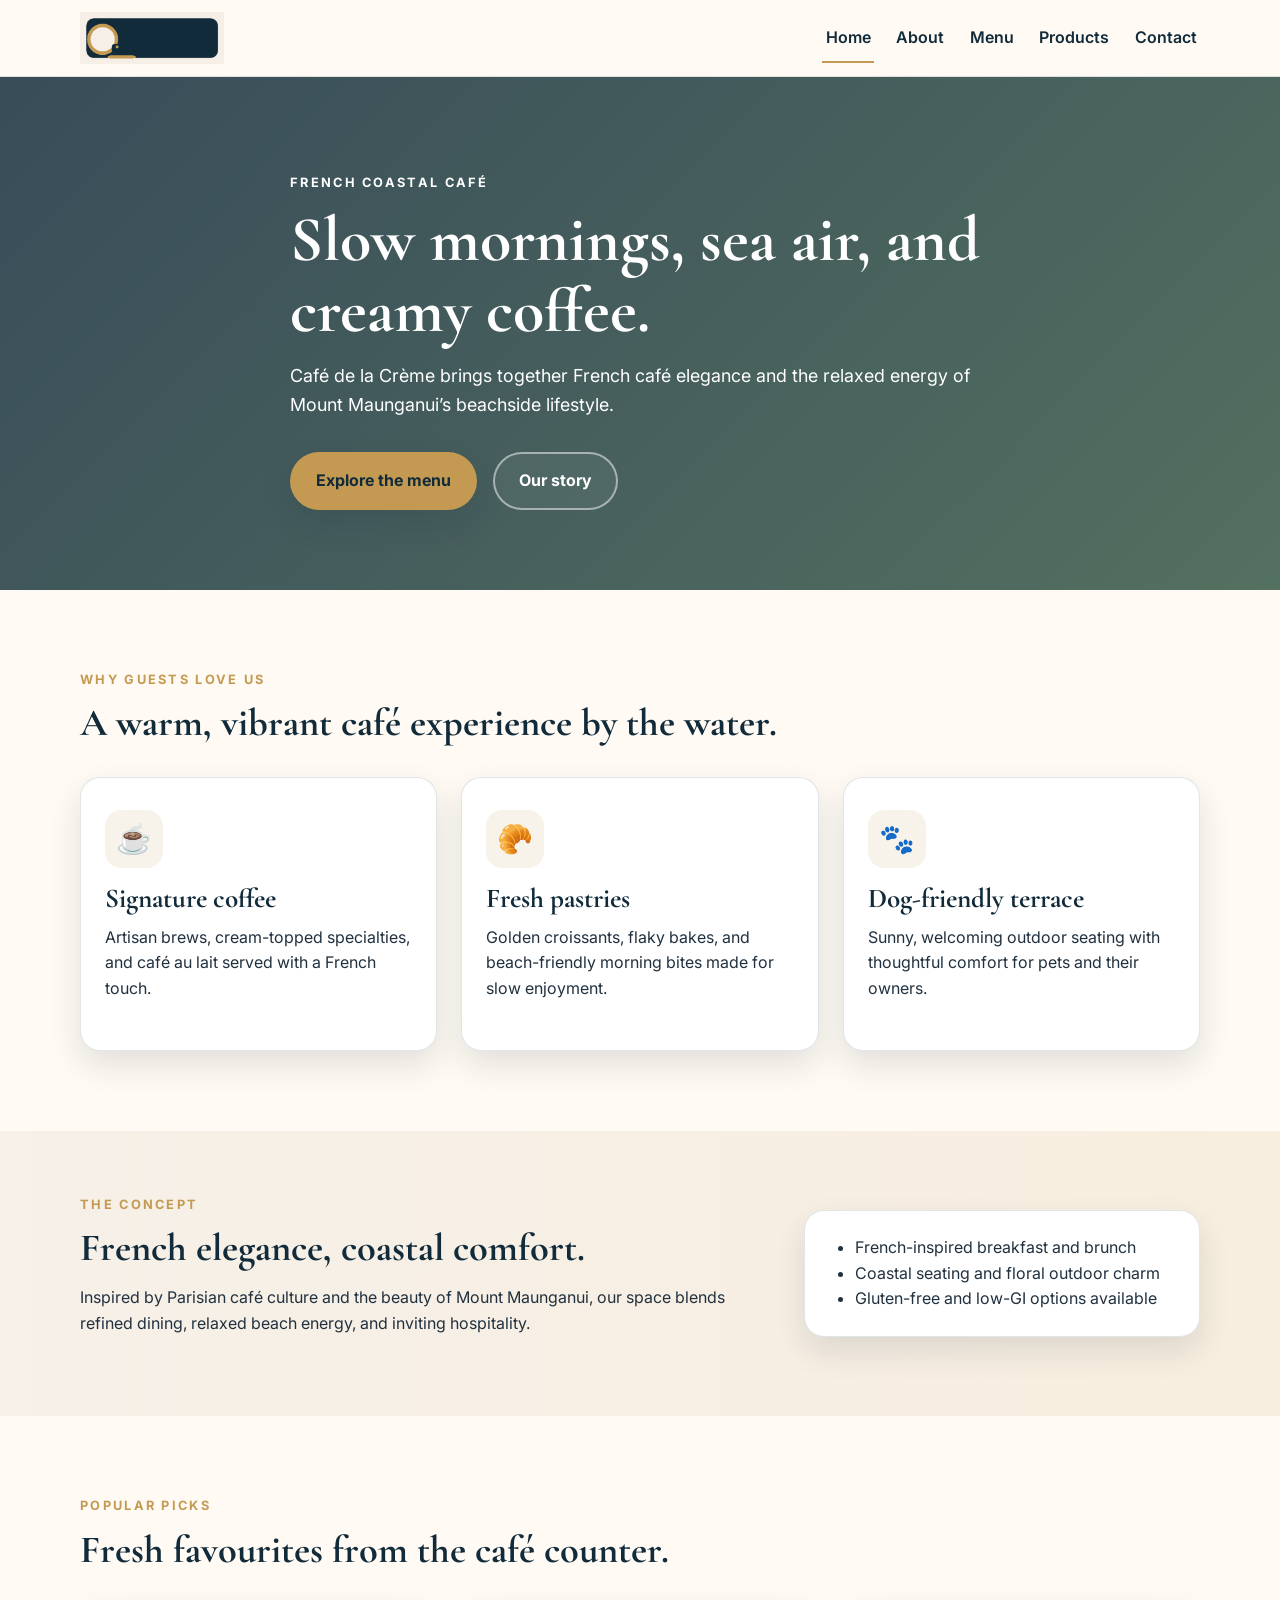
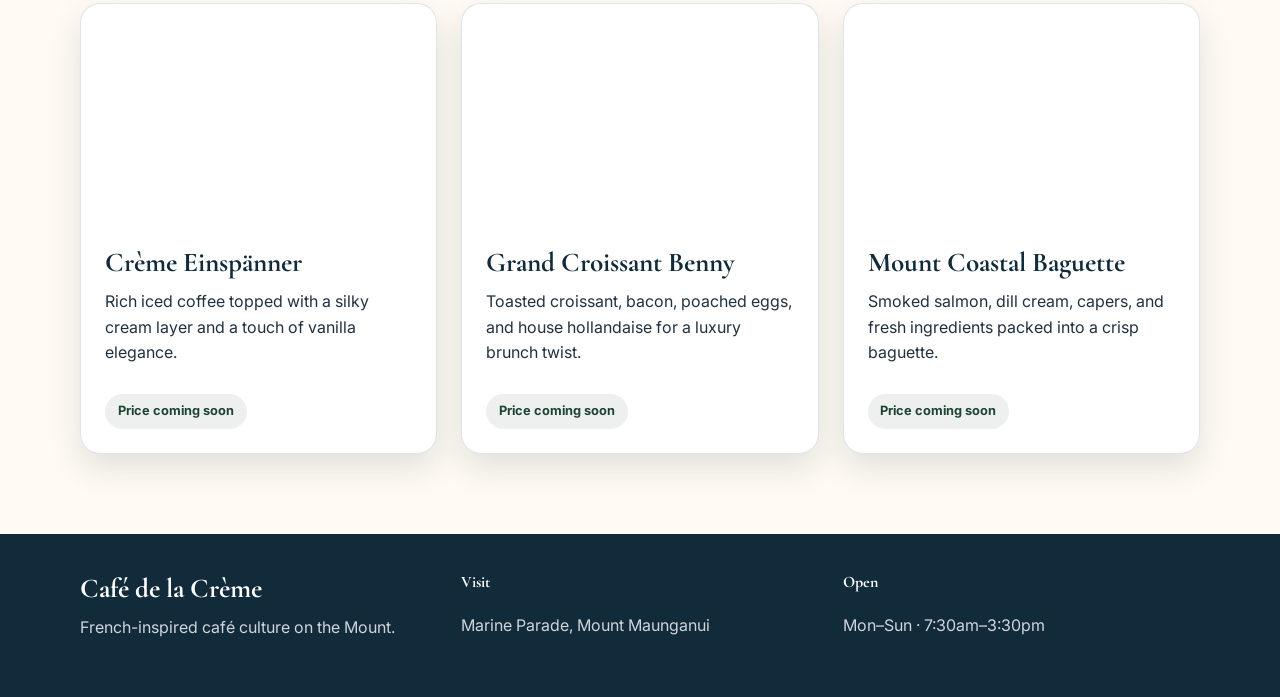
==== index.html @ 60d95ab0 "Adding the core to the main" ====
<!DOCTYPE html>
<html lang="en">
  <head>
    <meta charset="UTF-8" />
    <meta name="viewport" content="width=device-width, initial-scale=1.0" />
    <title>Café de la Crème | Home</title>
    <meta
      name="description"
      content="Café de la Crème is a French-inspired beachside café serving artisan coffee, pastries, breakfast, and coastal comfort food."
    />
    <link rel="preconnect" href="https://fonts.googleapis.com" />
    <link rel="preconnect" href="https://fonts.gstatic.com" crossorigin />
    <link
      href="https://fonts.googleapis.com/css2?family=Cormorant+Garamond:wght@400;500;600;700&family=Inter:wght@400;500;600;700&display=swap"
      rel="stylesheet"
    />
    <link rel="stylesheet" href="assets/css/styles.css" />
  </head>
  <body>
    <header class="site-header">
      <div class="container nav-wrap">
        <a href="index.html" class="brand" aria-label="Café de la Crème home">
          <img src="assets/images/cafe_de_la_creme_1.png" alt="Café de la Crème logo" class="logo-image" />
        </a>

        <button class="nav-toggle" aria-label="Open menu" aria-expanded="false">
          <span></span>
          <span></span>
          <span></span>
        </button>

        <nav class="main-nav" aria-label="Main navigation">
          <a href="index.html" class="active">Home</a>
          <a href="about.html">About</a>
          <a href="menu.html">Menu</a>
          <a href="products.html">Products</a>
          <a href="contact.html">Contact</a>
        </nav>
      </div>
    </header>

    <main>
      <section class="hero hero-home">
        <div class="container hero-content">
          <p class="eyebrow">French coastal café</p>
          <h1>Slow mornings, sea air, and creamy coffee.</h1>
          <p class="lead">
            Café de la Crème brings together French café elegance and the relaxed energy of Mount Maunganui’s beachside lifestyle.
          </p>
          <div class="hero-actions">
            <a href="menu.html" class="btn btn-primary">Explore the menu</a>
            <a href="about.html" class="btn btn-secondary">Our story</a>
          </div>
        </div>
      </section>

      <section class="features container section-spacing">
        <div class="section-heading">
          <p class="eyebrow">Why guests love us</p>
          <h2>A warm, vibrant café experience by the water.</h2>
        </div>

        <div class="feature-grid">
          <article class="feature-card">
            <div class="icon">☕</div>
            <h3>Signature coffee</h3>
            <p>Artisan brews, cream-topped specialties, and café au lait served with a French touch.</p>
          </article>

          <article class="feature-card">
            <div class="icon">🥐</div>
            <h3>Fresh pastries</h3>
            <p>Golden croissants, flaky bakes, and beach-friendly morning bites made for slow enjoyment.</p>
          </article>

          <article class="feature-card">
            <div class="icon">🐾</div>
            <h3>Dog-friendly terrace</h3>
            <p>Sunny, welcoming outdoor seating with thoughtful comfort for pets and their owners.</p>
          </article>
        </div>
      </section>

      <section class="highlight-band">
        <div class="container split-layout">
          <div>
            <p class="eyebrow">The concept</p>
            <h2>French elegance, coastal comfort.</h2>
            <p>
              Inspired by Parisian café culture and the beauty of Mount Maunganui, our space blends refined dining, relaxed beach energy, and inviting hospitality.
            </p>
          </div>

          <div class="mini-panel">
            <ul>
              <li>French-inspired breakfast and brunch</li>
              <li>Coastal seating and floral outdoor charm</li>
              <li>Gluten-free and low-GI options available</li>
            </ul>
          </div>
        </div>
      </section>

      <section class="container section-spacing">
        <div class="section-heading">
          <p class="eyebrow">Popular picks</p>
          <h2>Fresh favourites from the café counter.</h2>
        </div>

        <div class="product-grid">
          <article class="menu-item card">
            <div class="item-image image-one" aria-label="Cream top coffee"></div>
            <div class="item-copy">
              <h3>Crème Einspänner</h3>
              <p>Rich iced coffee topped with a silky cream layer and a touch of vanilla elegance.</p>
              <span class="pill">Price coming soon</span>
            </div>
          </article>

          <article class="menu-item card">
            <div class="item-image image-two" aria-label="French pastry"></div>
            <div class="item-copy">
              <h3>Grand Croissant Benny</h3>
              <p>Toasted croissant, bacon, poached eggs, and house hollandaise for a luxury brunch twist.</p>
              <span class="pill">Price coming soon</span>
            </div>
          </article>

          <article class="menu-item card">
            <div class="item-image image-three" aria-label="Coastal baguette"></div>
            <div class="item-copy">
              <h3>Mount Coastal Baguette</h3>
              <p>Smoked salmon, dill cream, capers, and fresh ingredients packed into a crisp baguette.</p>
              <span class="pill">Price coming soon</span>
            </div>
          </article>
        </div>
      </section>
    </main>

    <footer class="site-footer">
      <div class="container footer-wrap">
        <div>
          <h3>Café de la Crème</h3>
          <p>French-inspired café culture on the Mount.</p>
        </div>

        <div>
          <h4>Visit</h4>
          <p>Marine Parade, Mount Maunganui</p>
        </div>

        <div>
          <h4>Open</h4>
          <p>Mon–Sun · 7:30am–3:30pm</p>
        </div>
      </div>
    </footer>

    <script src="assets/js/script.js"></script>
  </body>
</html>
---- assets/css/styles.css ----
:root {
  --cream: #f5efe7;
  --ivory: #fffaf3;
  --navy: #122b3b;
  --forest: #1d4532;
  --gold: #c49a52;
  --sand: #d9b685;
  --text: #21313f;
  --muted: #5a6975;
  --border: rgba(18, 43, 59, 0.12);
  --shadow: 0 14px 32px rgba(18, 43, 59, 0.12);
}

* {
  box-sizing: border-box;
}

html {
  scroll-behavior: smooth;
}

body {
  margin: 0;
  font-family: "Inter", Arial, sans-serif;
  background: var(--ivory);
  color: var(--text);
  line-height: 1.6;
}

img {
  max-width: 100%;
  display: block;
}

a {
  color: inherit;
  text-decoration: none;
}

button,
input,
textarea {
  font: inherit;
}

.container {
  width: min(1120px, calc(100% - 2rem));
  margin: 0 auto;
}

.narrow {
  max-width: 720px;
}

.section-spacing {
  padding: 5rem 0;
}

.eyebrow {
  margin: 0 0 0.75rem;
  font-size: 0.8rem;
  letter-spacing: 0.18em;
  text-transform: uppercase;
  color: var(--gold);
  font-weight: 700;
}

h1,
h2,
h3,
h4 {
  margin-top: 0;
  font-family: "Cormorant Garamond", Georgia, serif;
  line-height: 1.1;
  color: var(--navy);
}

h1 {
  font-size: clamp(2.8rem, 5vw, 5rem);
  margin-bottom: 1rem;
}

h2 {
  font-size: clamp(2.1rem, 3vw, 3rem);
  margin-bottom: 1rem;
}

h3 {
  font-size: clamp(1.7rem, 2vw, 2.2rem);
  margin-bottom: 0.7rem;
}

p {
  margin-top: 0;
  max-width: 65ch;
}

.site-header {
  background: rgba(255, 250, 243, 0.92);
  backdrop-filter: blur(12px);
  border-bottom: 1px solid var(--border);
  position: sticky;
  top: 0;
  z-index: 20;
}

.nav-wrap {
  display: flex;
  justify-content: space-between;
  align-items: center;
  min-height: 76px;
  gap: 1.5rem;
}

.brand {
  display: inline-flex;
  align-items: center;
  gap: 0.8rem;
}

.logo-image {
  display: block;
  height: 52px;
  width: auto;
  max-width: 260px;
}

.brand strong,
.brand small {
  display: block;
}

.brand strong {
  font-family: "Cormorant Garamond", Georgia, serif;
  font-size: 2rem;
  color: var(--navy);
  line-height: 1;
}

.brand small {
  color: var(--muted);
  font-size: 0.75rem;
  letter-spacing: 0.08em;
  text-transform: uppercase;
}

.brand-mark {
  width: 42px;
  height: 42px;
  border-radius: 50%;
  display: grid;
  place-items: center;
  background: var(--navy);
  color: var(--ivory);
  font-weight: 700;
  font-family: "Cormorant Garamond", Georgia, serif;
  font-size: 1.6rem;
}

.main-nav {
  display: flex;
  gap: 1.2rem;
  align-items: center;
}

.main-nav a {
  position: relative;
  padding: 0.5rem 0.2rem;
  color: var(--navy);
  font-weight: 600;
}

.main-nav a::after {
  content: "";
  position: absolute;
  left: 0;
  bottom: -4px;
  width: 100%;
  height: 2px;
  background: var(--gold);
  transform: scaleX(0);
  transform-origin: left;
  transition: transform 0.2s ease;
}

.main-nav a:hover::after,
.main-nav a.active::after {
  transform: scaleX(1);
}

.nav-toggle {
  display: none;
  width: 46px;
  height: 46px;
  border: 1px solid var(--border);
  border-radius: 10px;
  background: transparent;
  cursor: pointer;
}

.nav-toggle span {
  display: block;
  width: 22px;
  height: 2px;
  background: var(--navy);
  margin: 5px auto;
}

.hero {
  padding: 6rem 0 5rem;
  background: linear-gradient(135deg, rgba(18, 43, 59, 0.84), rgba(29, 69, 50, 0.76)),
    url("https://images.unsplash.com/photo-1509042239860-f550ce710b93?auto=format&fit=crop&w=1600&q=80") center/cover no-repeat;
  color: #fff;
}

.hero-content {
  max-width: 700px;
}

.hero h1,
.hero h2,
.hero p,
.hero .eyebrow {
  color: #fff;
}

.lead {
  font-size: 1.12rem;
  color: rgba(255, 255, 255, 0.9);
  margin-bottom: 2rem;
}

.hero-actions {
  display: flex;
  flex-wrap: wrap;
  gap: 1rem;
}

.btn {
  display: inline-flex;
  align-items: center;
  justify-content: center;
  border-radius: 999px;
  padding: 0.9rem 1.5rem;
  font-weight: 700;
  border: 2px solid transparent;
  transition: transform 0.2s ease, box-shadow 0.2s ease;
}

.btn:hover {
  transform: translateY(-1px);
}

.btn-primary {
  background: var(--gold);
  color: var(--navy);
  box-shadow: var(--shadow);
}

.btn-secondary {
  border-color: rgba(255, 255, 255, 0.5);
  color: #fff;
  background: rgba(255, 255, 255, 0.05);
}

.section-heading {
  margin-bottom: 2rem;
}

.feature-grid,
.product-grid {
  display: grid;
  gap: 1.5rem;
}

.feature-grid {
  grid-template-columns: repeat(3, minmax(0, 1fr));
}

.product-grid {
  grid-template-columns: repeat(3, minmax(0, 1fr));
}

.feature-card,
.card,
.contact-card,
.contact-form,
.quote-panel,
.mini-panel {
  background: #fff;
  border: 1px solid var(--border);
  border-radius: 20px;
  box-shadow: var(--shadow);
}

.feature-card {
  padding: 2rem 1.5rem;
}

.icon {
  width: 58px;
  height: 58px;
  border-radius: 16px;
  display: grid;
  place-items: center;
  background: rgba(196, 154, 82, 0.12);
  font-size: 1.8rem;
  margin-bottom: 1rem;
}

.highlight-band {
  background: linear-gradient(90deg, rgba(245, 239, 231, 0.9), rgba(217, 182, 133, 0.18));
  padding: 4rem 0;
}

.split-layout {
  display: grid;
  grid-template-columns: 1.4fr 0.8fr;
  align-items: center;
  gap: 2rem;
}

.mini-panel {
  padding: 1.5rem 2rem;
}

.mini-panel ul {
  margin: 0;
  padding-left: 1.1rem;
}

.card {
  overflow: hidden;
}

.item-image {
  min-height: 220px;
  background-size: cover;
  background-position: center;
}

.image-one {
  background-image: url("https://images.unsplash.com/photo-1495474472287-4d71bcdd2085?auto=format&fit=crop&w=1000&q=80");
}

.image-two {
  background-image: url("https://images.unsplash.com/photo-1504674900247-0877df9cc836?auto=format&fit=crop&w=1000&q=80");
}

.image-three {
  background-image: url("https://images.unsplash.com/photo-1541167760496-1628856ab772?auto=format&fit=crop&w=1000&q=80");
}

.image-four {
  background-image: url("https://images.unsplash.com/photo-1511920170033-f8396924c348?auto=format&fit=crop&w=1000&q=80");
}

.item-copy {
  padding: 1.5rem;
}

.pill {
  display: inline-block;
  margin-top: 0.75rem;
  padding: 0.45rem 0.8rem;
  border-radius: 999px;
  background: rgba(29, 69, 50, 0.08);
  color: var(--forest);
  font-size: 0.8rem;
  font-weight: 700;
}

.page-hero {
  padding: 5.5rem 0 4rem;
  background: linear-gradient(135deg, rgba(18, 43, 59, 0.8), rgba(29, 69, 50, 0.7));
  color: #fff;
}

.page-hero h1,
.page-hero .eyebrow {
  color: #fff;
}

.about-hero {
  background-image: linear-gradient(135deg, rgba(18, 43, 59, 0.8), rgba(29, 69, 50, 0.7)), url("https://images.unsplash.com/photo-1554118811-1e0d58224f24?auto=format&fit=crop&w=1400&q=80");
  background-size: cover;
  background-position: center;
}

.menu-hero {
  background-image: linear-gradient(135deg, rgba(18, 43, 59, 0.8), rgba(29, 69, 50, 0.7)), url("https://images.unsplash.com/photo-1521017432531-fbd92d768814?auto=format&fit=crop&w=1400&q=80");
  background-size: cover;
  background-position: center;
}

.products-hero {
  background-image: linear-gradient(135deg, rgba(18, 43, 59, 0.8), rgba(29, 69, 50, 0.7)), url("https://images.unsplash.com/photo-1442512595331-e89e73853f31?auto=format&fit=crop&w=1400&q=80");
  background-size: cover;
  background-position: center;
}

.contact-hero {
  background-image: linear-gradient(135deg, rgba(18, 43, 59, 0.8), rgba(29, 69, 50, 0.7)), url("https://images.unsplash.com/photo-1521017432531-fbd92d768814?auto=format&fit=crop&w=1400&q=80");
  background-size: cover;
  background-position: center;
}

.story-grid {
  display: grid;
  grid-template-columns: 1.2fr 0.8fr;
  gap: 2rem;
  align-items: center;
}

.quote-panel {
  padding: 2rem;
  background: linear-gradient(135deg, rgba(196, 154, 82, 0.09), rgba(18, 43, 59, 0.04));
}

.quote-panel p {
  font-family: "Cormorant Garamond", Georgia, serif;
  font-size: clamp(1.8rem, 2.7vw, 2.6rem);
  line-height: 1.2;
  color: var(--navy);
  margin: 0;
}

.about-grid {
  grid-template-columns: repeat(3, minmax(0, 1fr));
}

.menu-category {
  margin-bottom: 2.5rem;
}

.menu-list {
  list-style: none;
  margin: 0;
  padding: 0;
  border: 1px solid var(--border);
  border-radius: 18px;
  background: #fff;
  overflow: hidden;
}

.menu-list li {
  display: flex;
  justify-content: space-between;
  gap: 1rem;
  padding: 1rem 1.2rem;
  border-bottom: 1px solid var(--border);
}

.menu-list li:last-child {
  border-bottom: none;
}

.contact-layout {
  display: grid;
  grid-template-columns: 0.9fr 1.1fr;
  gap: 2rem;
}

.contact-card,
.contact-form {
  padding: 2rem;
}

.contact-list {
  list-style: none;
  margin: 0;
  padding: 0;
  display: grid;
  gap: 0.8rem;
}

.contact-form {
  display: grid;
  gap: 1.2rem;
}

.contact-form label {
  display: grid;
  gap: 0.5rem;
  font-weight: 600;
  color: var(--navy);
}

.contact-form input,
.contact-form textarea {
  width: 100%;
  padding: 0.9rem 1rem;
  border: 1px solid var(--border);
  border-radius: 12px;
  background: rgba(245, 239, 231, 0.4);
}

.site-footer {
  background: var(--navy);
  color: rgba(255, 255, 255, 0.8);
  padding: 2.5rem 0;
}

.site-footer h3,
.site-footer h4 {
  color: #fff;
}

.footer-wrap {
  display: grid;
  grid-template-columns: repeat(3, minmax(0, 1fr));
  gap: 1.5rem;
}

@media (max-width: 820px) {
  .feature-grid,
  .product-grid,
  .split-layout,
  .story-grid,
  .contact-layout,
  .footer-wrap,
  .about-grid {
    grid-template-columns: 1fr;
  }

  .nav-toggle {
    display: block;
  }

  .main-nav {
    position: absolute;
    left: 1rem;
    right: 1rem;
    top: 76px;
    display: none;
    flex-direction: column;
    align-items: flex-start;
    background: rgba(255, 250, 243, 0.98);
    border: 1px solid var(--border);
    border-radius: 16px;
    padding: 1rem;
    box-shadow: var(--shadow);
  }

  .main-nav.open {
    display: flex;
  }

  .brand strong {
    font-size: 1.6rem;
  }
}
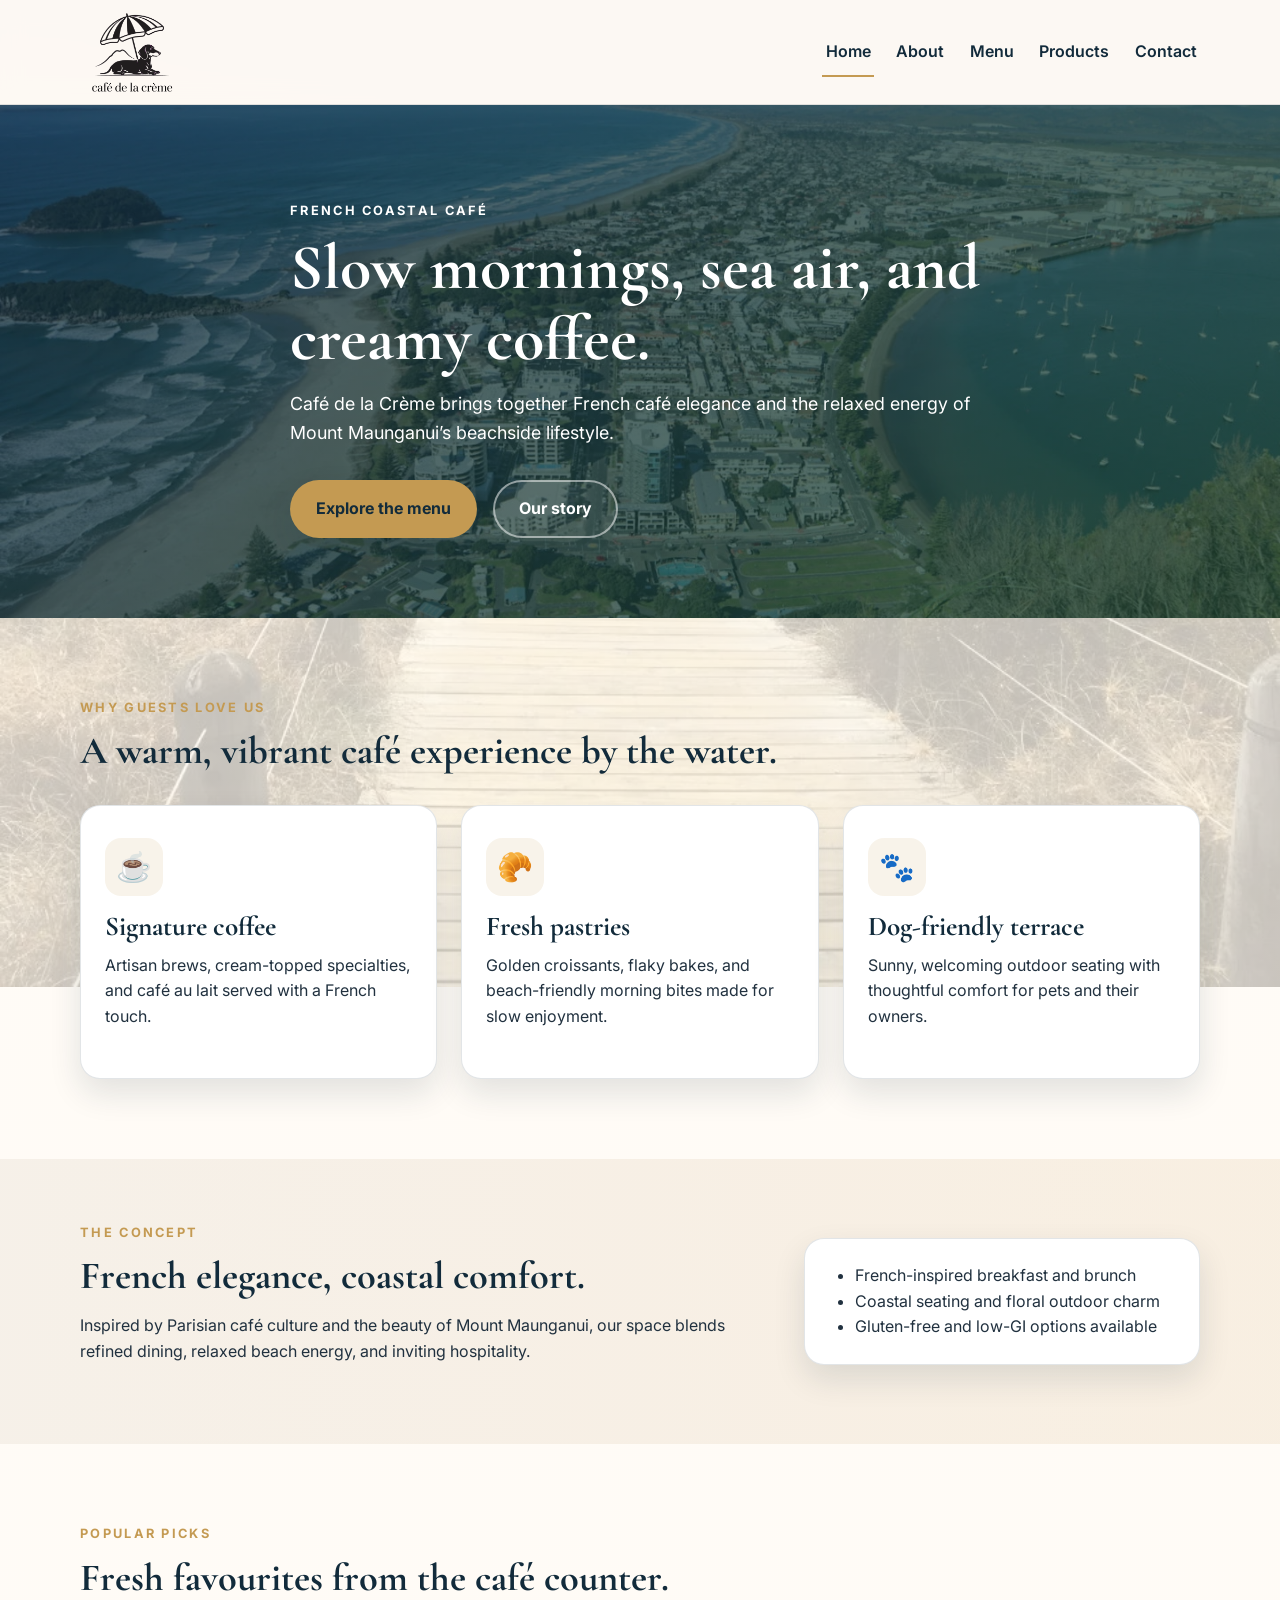
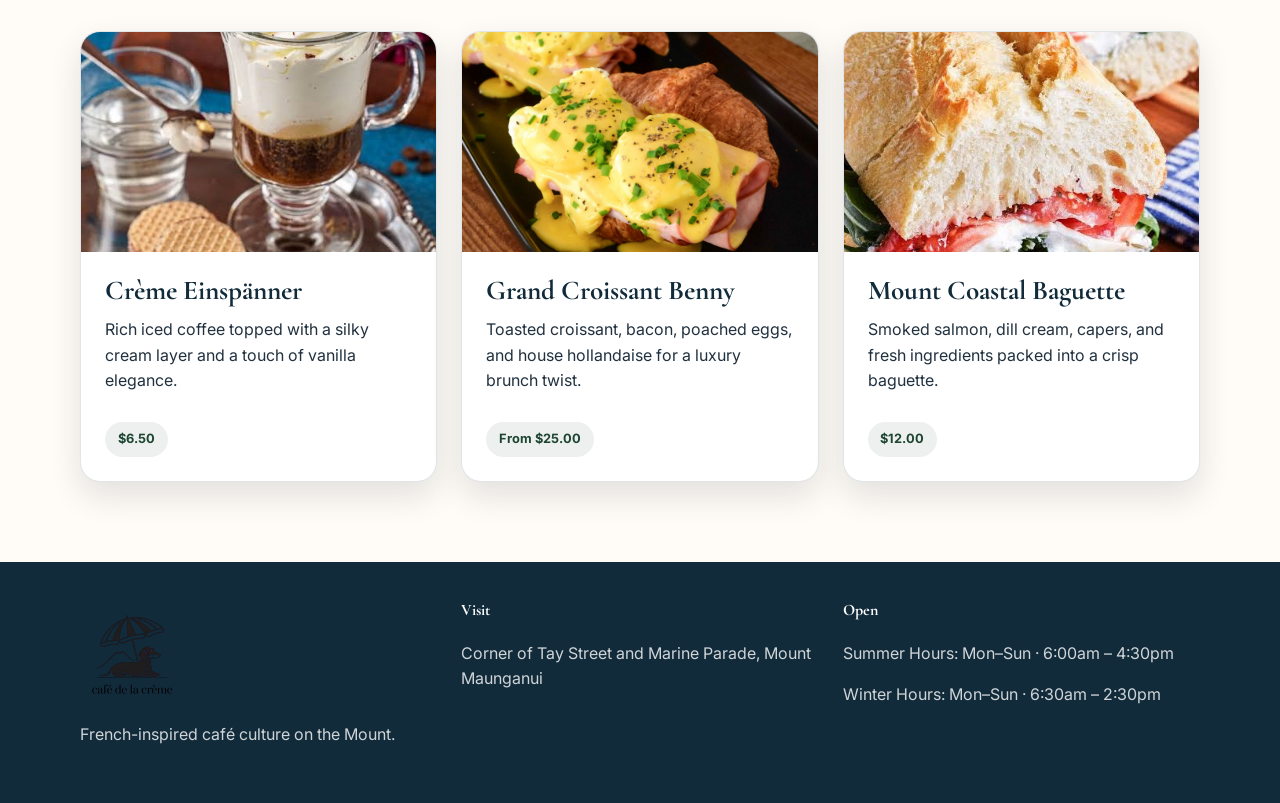
==== commit fe77bfce: "Updated Menu, Pricing, Fine tuning, and logo." ====
--- a/index.html
+++ b/index.html
@@ -109,29 +109,29 @@
 
         <div class="product-grid">
           <article class="menu-item card">
-            <div class="item-image image-one" aria-label="Cream top coffee"></div>
+            <img class="item-image" src="assets/images/Creme_Einspänner_2.jpg" alt="Crème Einspänner iced coffee topped with cream" />
             <div class="item-copy">
               <h3>Crème Einspänner</h3>
               <p>Rich iced coffee topped with a silky cream layer and a touch of vanilla elegance.</p>
-              <span class="pill">Price coming soon</span>
+              <span class="pill">$6.50</span>
             </div>
           </article>
 
           <article class="menu-item card">
-            <div class="item-image image-two" aria-label="French pastry"></div>
+            <img class="item-image" src="assets/images/Grand_croissant_benny.jpg" alt="Grand Croissant Benny with eggs and hollandaise" />
             <div class="item-copy">
               <h3>Grand Croissant Benny</h3>
               <p>Toasted croissant, bacon, poached eggs, and house hollandaise for a luxury brunch twist.</p>
-              <span class="pill">Price coming soon</span>
+              <span class="pill">From $25.00</span>
             </div>
           </article>
 
           <article class="menu-item card">
-            <div class="item-image image-three" aria-label="Coastal baguette"></div>
+            <img class="item-image" src="assets/images/Baguette_1.jpg" alt="Mount Coastal baguette with fresh filling" />
             <div class="item-copy">
               <h3>Mount Coastal Baguette</h3>
               <p>Smoked salmon, dill cream, capers, and fresh ingredients packed into a crisp baguette.</p>
-              <span class="pill">Price coming soon</span>
+              <span class="pill">$12.00</span>
             </div>
           </article>
         </div>
@@ -141,18 +141,19 @@
     <footer class="site-footer">
       <div class="container footer-wrap">
         <div>
-          <h3>Café de la Crème</h3>
+          <img src="assets/images/cafe_de_la_creme_1.png" alt="Café de la Crème logo" class="footer-logo" />
           <p>French-inspired café culture on the Mount.</p>
         </div>
 
         <div>
           <h4>Visit</h4>
-          <p>Marine Parade, Mount Maunganui</p>
+          <p>Corner of Tay Street and Marine Parade, Mount Maunganui</p>
         </div>
 
         <div>
           <h4>Open</h4>
-          <p>Mon–Sun · 7:30am–3:30pm</p>
+          <p>Summer Hours: Mon–Sun · 6:00am – 4:30pm</p>
+          <p>Winter Hours: Mon–Sun · 6:30am – 2:30pm</p>
         </div>
       </div>
     </footer>
--- a/assets/css/styles.css
+++ b/assets/css/styles.css
@@ -22,7 +22,8 @@
 body {
   margin: 0;
   font-family: "Inter", Arial, sans-serif;
-  background: var(--ivory);
+  background: linear-gradient(rgba(255, 250, 243, 0.75), rgba(255, 250, 243, 0.75)),
+    url("../images/Tay_Street_Cafe_Beach.jpeg") center / cover fixed no-repeat;
   color: var(--text);
   line-height: 1.6;
 }
@@ -120,9 +121,17 @@
 
 .logo-image {
   display: block;
-  height: 52px;
+  height: 104px;
   width: auto;
-  max-width: 260px;
+  max-width: 520px;
+}
+
+.footer-logo {
+  display: block;
+  height: 104px;
+  width: auto;
+  max-width: 520px;
+  margin-bottom: 1rem;
 }
 
 .brand strong,
@@ -208,8 +217,8 @@
 
 .hero {
   padding: 6rem 0 5rem;
-  background: linear-gradient(135deg, rgba(18, 43, 59, 0.84), rgba(29, 69, 50, 0.76)),
-    url("https://images.unsplash.com/photo-1509042239860-f550ce710b93?auto=format&fit=crop&w=1600&q=80") center/cover no-repeat;
+  background: linear-gradient(135deg, rgba(18, 43, 59, 0.75), rgba(29, 69, 50, 0.75)),
+    url("../images/Mount-Maunganui-New-Zealand.jpeg") center / cover no-repeat;
   color: #fff;
 }
 
@@ -334,25 +343,9 @@
 }
 
 .item-image {
-  min-height: 220px;
-  background-size: cover;
-  background-position: center;
-}
-
-.image-one {
-  background-image: url("https://images.unsplash.com/photo-1495474472287-4d71bcdd2085?auto=format&fit=crop&w=1000&q=80");
-}
-
-.image-two {
-  background-image: url("https://images.unsplash.com/photo-1504674900247-0877df9cc836?auto=format&fit=crop&w=1000&q=80");
-}
-
-.image-three {
-  background-image: url("https://images.unsplash.com/photo-1541167760496-1628856ab772?auto=format&fit=crop&w=1000&q=80");
-}
-
-.image-four {
-  background-image: url("https://images.unsplash.com/photo-1511920170033-f8396924c348?auto=format&fit=crop&w=1000&q=80");
+  width: 100%;
+  height: 220px;
+  object-fit: cover;
 }
 
 .item-copy {
@@ -372,7 +365,8 @@
 
 .page-hero {
   padding: 5.5rem 0 4rem;
-  background: linear-gradient(135deg, rgba(18, 43, 59, 0.8), rgba(29, 69, 50, 0.7));
+  background: linear-gradient(135deg, rgba(18, 43, 59, 0.75), rgba(29, 69, 50, 0.75)),
+    url("../images/Mount-Maunganui-New-Zealand.jpeg") center / cover no-repeat;
   color: #fff;
 }
 
@@ -382,26 +376,18 @@
 }
 
 .about-hero {
-  background-image: linear-gradient(135deg, rgba(18, 43, 59, 0.8), rgba(29, 69, 50, 0.7)), url("https://images.unsplash.com/photo-1554118811-1e0d58224f24?auto=format&fit=crop&w=1400&q=80");
-  background-size: cover;
   background-position: center;
 }
 
 .menu-hero {
-  background-image: linear-gradient(135deg, rgba(18, 43, 59, 0.8), rgba(29, 69, 50, 0.7)), url("https://images.unsplash.com/photo-1521017432531-fbd92d768814?auto=format&fit=crop&w=1400&q=80");
-  background-size: cover;
   background-position: center;
 }
 
 .products-hero {
-  background-image: linear-gradient(135deg, rgba(18, 43, 59, 0.8), rgba(29, 69, 50, 0.7)), url("https://images.unsplash.com/photo-1442512595331-e89e73853f31?auto=format&fit=crop&w=1400&q=80");
-  background-size: cover;
   background-position: center;
 }
 
 .contact-hero {
-  background-image: linear-gradient(135deg, rgba(18, 43, 59, 0.8), rgba(29, 69, 50, 0.7)), url("https://images.unsplash.com/photo-1521017432531-fbd92d768814?auto=format&fit=crop&w=1400&q=80");
-  background-size: cover;
   background-position: center;
 }
 
